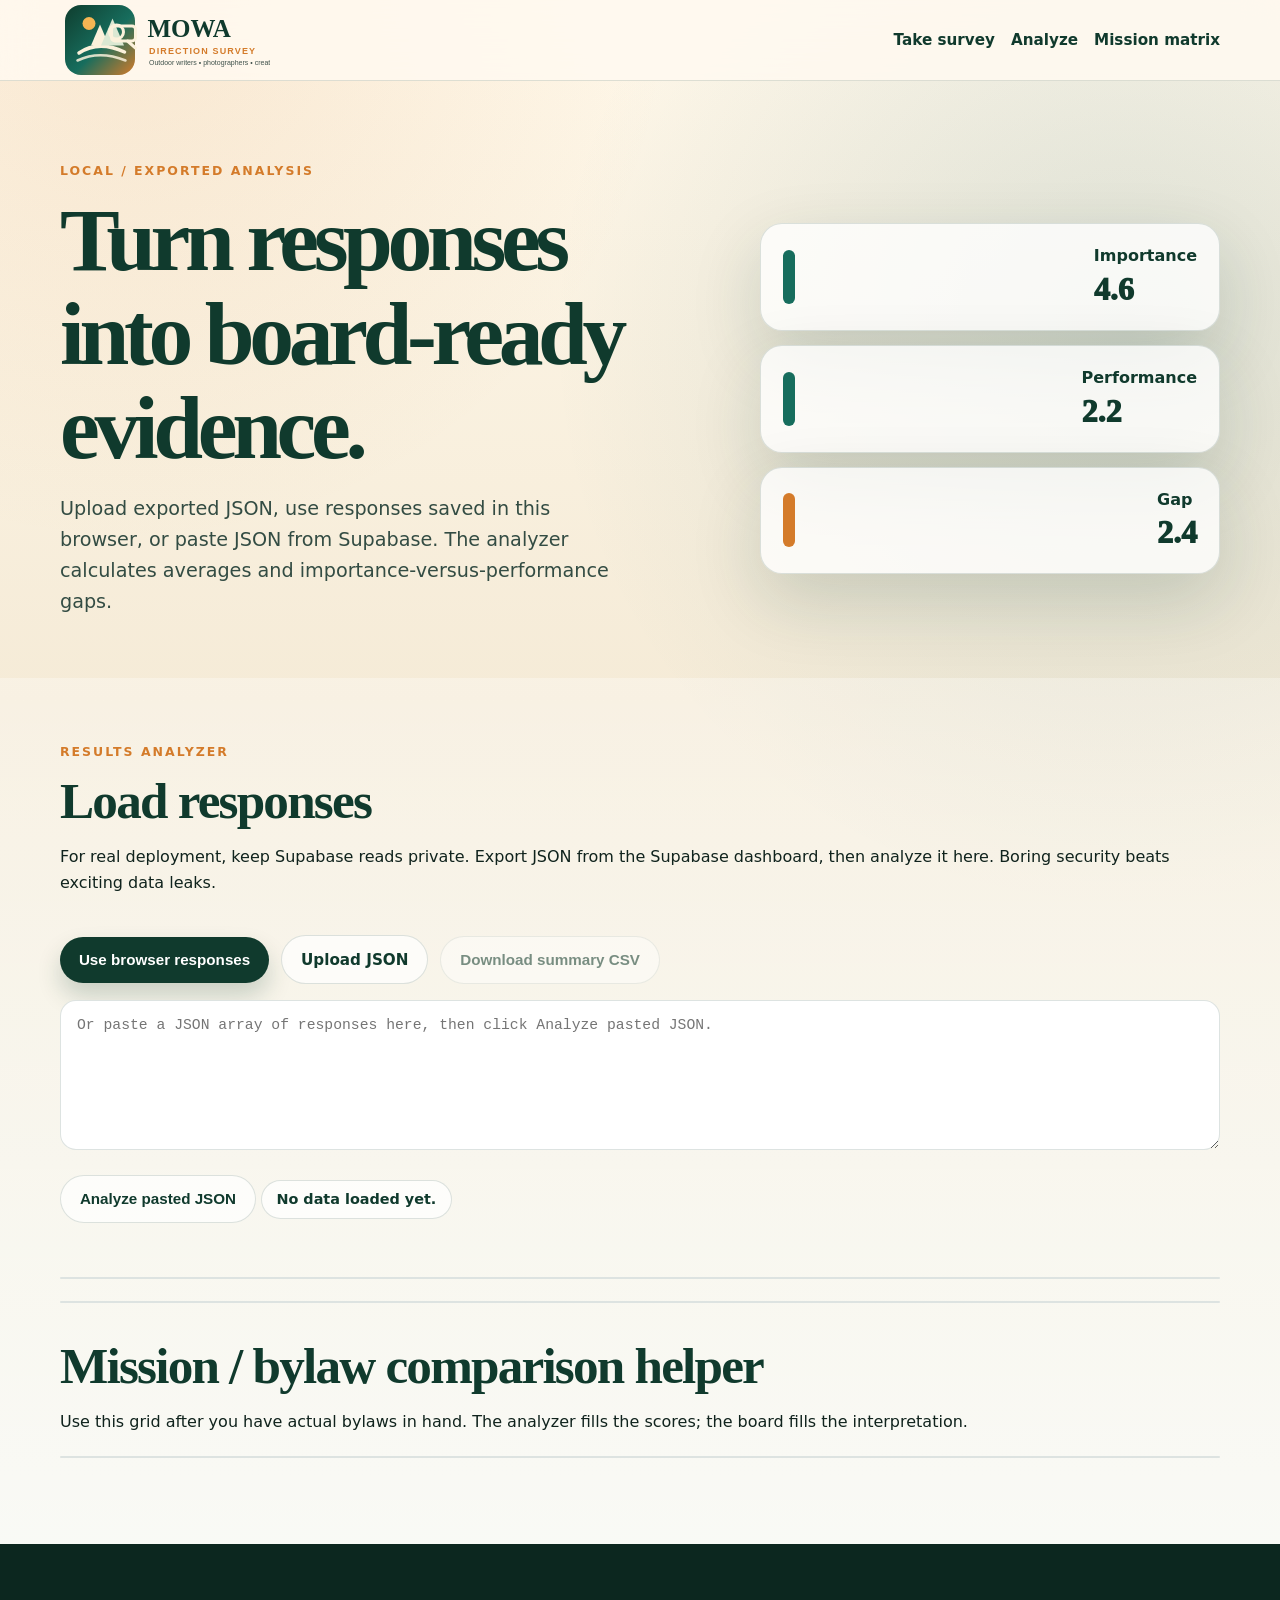
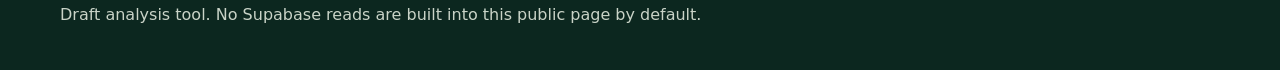
==== results.html @ 33c38c14 "Add files via upload" ====
<!doctype html>
<html lang="en">
<head>
  <meta charset="utf-8" />
  <meta name="viewport" content="width=device-width, initial-scale=1" />
  <title>MOWA Survey Results Analyzer</title>
  <meta name="description" content="Analyze MOWA direction survey exports and importance-performance gaps." />
  <link rel="stylesheet" href="css/styles.css" />
</head>
<body class="results-page">
  <header class="site-header">
    <div class="container header-inner">
      <a class="brand" href="index.html" aria-label="MOWA Direction Survey home"><img src="assets/mowa-mark.svg" alt="MOWA Direction Survey" /></a>
      <nav aria-label="Main navigation">
        <a href="index.html#survey">Take survey</a>
        <a href="#analyzer">Analyze</a>
        <a href="#matrix">Mission matrix</a>
      </nav>
    </div>
  </header>

  <main>
    <section class="hero compact">
      <div class="container hero-grid">
        <div class="hero-copy">
          <p class="eyebrow">Local / exported analysis</p>
          <h1>Turn responses into board-ready evidence.</h1>
          <p class="lead">Upload exported JSON, use responses saved in this browser, or paste JSON from Supabase. The analyzer calculates averages and importance-versus-performance gaps.</p>
        </div>
        <div class="mini-dashboard" aria-hidden="true">
          <div class="dash-card"><span></span><strong>Importance</strong><em>4.6</em></div>
          <div class="dash-card"><span></span><strong>Performance</strong><em>2.2</em></div>
          <div class="dash-card warn"><span></span><strong>Gap</strong><em>2.4</em></div>
        </div>
      </div>
    </section>

    <section id="analyzer" class="survey-shell">
      <div class="container">
        <div class="survey-head">
          <div>
            <p class="eyebrow">Results analyzer</p>
            <h2>Load responses</h2>
            <p>For real deployment, keep Supabase reads private. Export JSON from the Supabase dashboard, then analyze it here. Boring security beats exciting data leaks.</p>
          </div>
        </div>
        <div class="load-panel">
          <button class="button primary" id="loadLocal">Use browser responses</button>
          <label class="button secondary file-button">Upload JSON <input id="jsonUpload" type="file" accept="application/json,.json" /></label>
          <button class="button secondary" id="downloadSummary" disabled>Download summary CSV</button>
        </div>
        <textarea id="jsonPaste" class="paste-box" placeholder="Or paste a JSON array of responses here, then click Analyze pasted JSON."></textarea>
        <button class="button secondary" id="analyzePasted">Analyze pasted JSON</button>
        <div id="analysisStatus" class="save-status inline-status">No data loaded yet.</div>

        <div id="summaryCards" class="summary-cards"></div>
        <div class="table-wrap"><table id="gapTable"></table></div>
        <div class="table-wrap"><table id="scaleTable"></table></div>
        <section id="matrix" class="matrix-panel">
          <h2>Mission / bylaw comparison helper</h2>
          <p>Use this grid after you have actual bylaws in hand. The analyzer fills the scores; the board fills the interpretation.</p>
          <div class="table-wrap"><table id="missionTable"></table></div>
        </section>
      </div>
    </section>
  </main>

  <footer class="site-footer"><div class="container"><p>Draft analysis tool. No Supabase reads are built into this public page by default.</p></div></footer>
  <script src="js/questions.js"></script>
  <script src="js/results.js"></script>
</body>
</html>
---- css/styles.css ----
:root {
  --ink: #10231d;
  --muted: #5a6a63;
  --forest: #103a2d;
  --forest-2: #176d5d;
  --lake: #0b5b6c;
  --copper: #d47b2a;
  --gold: #f0b34c;
  --cream: #fbf1db;
  --paper: #fffaf0;
  --line: rgba(16, 58, 45, .14);
  --shadow: 0 26px 70px rgba(16, 58, 45, .16);
  --radius: 24px;
  font-family: Inter, ui-sans-serif, system-ui, -apple-system, BlinkMacSystemFont, "Segoe UI", sans-serif;
}
* { box-sizing: border-box; }
html { scroll-behavior: smooth; }
body {
  margin: 0;
  color: var(--ink);
  background:
    radial-gradient(circle at 10% 0%, rgba(212, 123, 42, .12), transparent 34rem),
    radial-gradient(circle at 88% 20%, rgba(11, 91, 108, .13), transparent 36rem),
    linear-gradient(180deg, #fff8ea 0%, #f5ebd7 42%, #eef1e5 100%);
}
a { color: var(--forest-2); text-decoration-thickness: .08em; text-underline-offset: .2em; }
.skip-link { position: absolute; left: -999px; top: 0; background: var(--forest); color: white; padding: .75rem; z-index: 30; }
.skip-link:focus { left: .75rem; }
.container { width: min(1160px, calc(100% - 32px)); margin: 0 auto; }
.site-header { position: sticky; top: 0; z-index: 20; backdrop-filter: blur(16px); background: rgba(255, 250, 240, .86); border-bottom: 1px solid var(--line); }
.header-inner { min-height: 76px; display: flex; align-items: center; justify-content: space-between; gap: 1rem; }
.brand img { width: 210px; height: auto; display: block; }
nav { display: flex; flex-wrap: wrap; gap: .5rem 1rem; align-items: center; justify-content: flex-end; }
nav a { color: var(--forest); text-decoration: none; font-weight: 800; font-size: .95rem; }
nav a:hover { color: var(--copper); }
.hero { padding: 80px 0 64px; overflow: hidden; }
.hero.compact { padding-bottom: 42px; }
.hero-grid { display: grid; grid-template-columns: 1.04fr .96fr; gap: 48px; align-items: center; }
.eyebrow { color: var(--copper); font-size: .78rem; text-transform: uppercase; letter-spacing: .16em; font-weight: 900; margin: 0 0 12px; }
h1, h2, h3 { font-family: Georgia, "Times New Roman", serif; line-height: 1.05; color: var(--forest); margin: 0; }
h1 { font-size: clamp(2.7rem, 7vw, 5.6rem); letter-spacing: -.06em; }
h2 { font-size: clamp(2rem, 4vw, 3.2rem); letter-spacing: -.035em; }
h3 { font-size: 1.55rem; }
p { line-height: 1.6; }
.lead { font-size: 1.2rem; max-width: 64ch; color: #334c43; }
.hero-actions { display: flex; flex-wrap: wrap; gap: .9rem; margin: 30px 0; }
.button { appearance: none; border: 0; cursor: pointer; display: inline-flex; align-items: center; justify-content: center; gap: .5rem; border-radius: 999px; padding: .9rem 1.18rem; font-weight: 900; text-decoration: none; font-size: .95rem; transition: transform .18s ease, box-shadow .18s ease, background .18s ease; }
.button:hover { transform: translateY(-1px); }
.button.primary { background: var(--forest); color: #fff; box-shadow: 0 13px 24px rgba(16, 58, 45, .2); }
.button.primary:hover { background: #0a2d22; }
.button.secondary, .button.ghost { background: rgba(255,255,255,.7); color: var(--forest); border: 1px solid var(--line); }
.button.secondary:hover, .button.ghost:hover { background: #fff; }
.button:disabled { opacity: .55; cursor: not-allowed; transform: none; }
.hidden { display: none !important; }
.trust-strip { display: flex; flex-wrap: wrap; gap: .55rem; }
.trust-strip span { display: inline-flex; padding: .45rem .7rem; border-radius: 999px; background: rgba(16, 58, 45, .08); color: var(--forest); font-weight: 800; font-size: .88rem; }
.hero-visual img { width: 100%; display: block; filter: drop-shadow(0 28px 35px rgba(16, 58, 45, .16)); }
.official-note, .why-section, .survey-shell, .bylaw-map { padding: 64px 0; }
.note-grid { display: grid; grid-template-columns: 1fr 1fr; gap: 22px; }
.note-card { background: rgba(255, 250, 240, .72); border: 1px solid var(--line); border-radius: var(--radius); padding: 28px; box-shadow: var(--shadow); }
.note-card.highlight { background: var(--forest); color: #f9edd4; }
.note-card.highlight h2 { color: #fff8ea; }
.note-card.highlight .eyebrow { color: var(--gold); }
.split { display: grid; grid-template-columns: .8fr 1.2fr; gap: 40px; align-items: start; }
.feature-grid { display: grid; grid-template-columns: repeat(2, minmax(0, 1fr)); gap: 18px; }
.feature { border: 1px solid var(--line); background: rgba(255,255,255,.62); border-radius: 20px; padding: 22px; }
.feature span { display: inline-flex; width: 38px; height: 38px; align-items: center; justify-content: center; border-radius: 999px; background: var(--copper); color: white; font-weight: 900; margin-bottom: 14px; }
.feature strong { display: block; color: var(--forest); font-size: 1.1rem; }
.feature p { margin-bottom: 0; color: var(--muted); }
.survey-shell { background: linear-gradient(180deg, rgba(255,255,255,.3), rgba(255,255,255,.65)); }
.survey-head { display: flex; align-items: flex-start; justify-content: space-between; gap: 1rem; margin-bottom: 24px; }
.save-status { border: 1px solid var(--line); background: rgba(255,255,255,.72); border-radius: 999px; padding: .65rem .9rem; font-size: .9rem; font-weight: 800; color: var(--forest); white-space: nowrap; }
.inline-status { display: inline-flex; margin: 14px 0; }
.progress-wrap { display: flex; align-items: center; gap: 12px; margin-bottom: 18px; }
.progress-bar { flex: 1; height: 13px; background: rgba(16, 58, 45, .1); border-radius: 999px; overflow: hidden; }
.progress-bar span { display: block; height: 100%; width: 0; background: linear-gradient(90deg, var(--forest), var(--forest-2), var(--copper)); transition: width .3s ease; }
#progressText { color: var(--muted); font-weight: 800; font-size: .9rem; }
.section-tabs { display: flex; gap: .5rem; overflow-x: auto; padding-bottom: 10px; margin-bottom: 16px; }
.section-tab { white-space: nowrap; border: 1px solid var(--line); background: rgba(255,255,255,.72); color: var(--forest); border-radius: 999px; padding: .62rem .9rem; font-weight: 900; cursor: pointer; }
.section-tab[aria-current="step"] { background: var(--forest); color: white; }
.survey-section { border: 1px solid var(--line); background: var(--paper); border-radius: var(--radius); padding: clamp(18px, 3vw, 34px); box-shadow: var(--shadow); }
.survey-section legend { font-family: Georgia, "Times New Roman", serif; color: var(--forest); font-size: clamp(1.7rem, 4vw, 2.5rem); font-weight: 800; padding: 0 .4rem; }
.survey-section legend span { display: block; font-family: Inter, sans-serif; color: var(--copper); font-size: .78rem; text-transform: uppercase; letter-spacing: .16em; margin-bottom: .25rem; }
.section-intro { color: var(--muted); max-width: 78ch; }
.question { border-top: 1px solid var(--line); padding: 22px 0; }
.question:first-of-type { border-top: 0; }
.question-label { font-weight: 900; color: var(--forest); margin-bottom: 12px; }
.required { font-family: Inter, sans-serif; font-size: .74rem; color: #8f3a16; background: #ffe3d3; padding: .15rem .4rem; border-radius: 999px; margin-left: .4rem; }
.choice-grid { display: grid; grid-template-columns: repeat(auto-fit, minmax(230px, 1fr)); gap: 10px; }
.choice, .scale-choice { display: flex; gap: .55rem; align-items: center; border: 1px solid var(--line); border-radius: 16px; padding: .82rem .9rem; background: rgba(255,255,255,.66); cursor: pointer; }
.choice:hover, .scale-choice:hover { border-color: rgba(212, 123, 42, .55); background: #fff; }
.choice input, .scale-choice input { accent-color: var(--forest); }
.scale-grid { display: grid; grid-template-columns: repeat(6, minmax(90px, 1fr)); gap: 9px; }
.scale-choice { flex-direction: column; text-align: center; align-items: center; min-height: 94px; }
.scale-choice span { font-weight: 900; color: var(--forest); font-size: 1.2rem; }
.scale-choice small { color: var(--muted); font-weight: 700; }
.na-choice { background: rgba(16, 58, 45, .04); }
textarea, input[type="text"] { width: 100%; border: 1px solid var(--line); border-radius: 16px; padding: 1rem; background: #fff; color: var(--ink); font: inherit; }
textarea:focus, input:focus { outline: 3px solid rgba(212, 123, 42, .24); border-color: var(--copper); }
.form-actions { display: flex; flex-wrap: wrap; justify-content: flex-end; gap: .75rem; margin-top: 22px; }
.submit-message { margin-top: 24px; border-radius: var(--radius); padding: 24px; background: #fff; border: 1px solid var(--line); box-shadow: var(--shadow); }
.matrix { display: grid; grid-template-columns: repeat(3, 1fr); gap: 16px; margin-top: 24px; }
.matrix div { border-radius: 22px; padding: 22px; background: var(--forest); color: #fff8ea; }
.matrix strong { display: block; margin-bottom: .5rem; color: var(--gold); }
.site-footer { background: #0c271f; color: #e8ecd8; padding: 42px 0; }
.footer-grid { display: grid; grid-template-columns: repeat(3, 1fr); gap: 26px; }
.site-footer p { color: #c9d3c7; margin-bottom: 0; }
.mini-dashboard { display: grid; gap: 14px; max-width: 460px; margin-left: auto; width: 100%; }
.dash-card { display: grid; grid-template-columns: 1fr auto; gap: .35rem; align-items: center; padding: 22px; border-radius: 22px; background: rgba(255,255,255,.78); border: 1px solid var(--line); box-shadow: var(--shadow); }
.dash-card span { grid-row: 1 / span 2; width: 12px; height: 54px; border-radius: 99px; background: var(--forest-2); }
.dash-card.warn span { background: var(--copper); }
.dash-card strong { color: var(--forest); }
.dash-card em { font-style: normal; font-size: 2rem; font-weight: 950; font-family: Georgia, serif; color: var(--forest); }
.load-panel { display: flex; flex-wrap: wrap; gap: .75rem; align-items: center; margin-bottom: 16px; }
.file-button input { display: none; }
.paste-box { min-height: 150px; margin-bottom: 12px; font-family: ui-monospace, SFMono-Regular, Menlo, Consolas, monospace; font-size: .92rem; }
.summary-cards { display: grid; grid-template-columns: repeat(3, 1fr); gap: 16px; margin: 22px 0; }
.summary-card { border: 1px solid var(--line); background: #fff; border-radius: 20px; padding: 20px; }
.summary-card span { color: var(--copper); font-size: .75rem; text-transform: uppercase; letter-spacing: .16em; font-weight: 900; }
.summary-card strong { display: block; font-size: 2.4rem; color: var(--forest); font-family: Georgia, serif; }
.table-wrap { overflow-x: auto; margin: 22px 0; border-radius: 18px; border: 1px solid var(--line); background: #fff; }
table { width: 100%; border-collapse: collapse; min-width: 760px; }
th, td { text-align: left; padding: .9rem 1rem; border-bottom: 1px solid var(--line); vertical-align: top; }
th { background: #f5ead7; color: var(--forest); font-size: .85rem; text-transform: uppercase; letter-spacing: .08em; }
tr:last-child td { border-bottom: 0; }
.signal { display: inline-flex; border-radius: 999px; padding: .22rem .55rem; font-weight: 900; font-size: .78rem; }
.signal.critical { background: #ffe0d1; color: #8d3613; }
.signal.warn { background: #fff0c7; color: #795409; }
.signal.mild { background: #e4eef0; color: #184e59; }
.signal.ok { background: #e2f0df; color: #1e5b39; }
.matrix-panel { margin-top: 36px; }
code { background: rgba(16, 58, 45, .08); padding: .15rem .3rem; border-radius: 5px; }
@media (max-width: 900px) {
  .hero-grid, .note-grid, .split, .footer-grid { grid-template-columns: 1fr; }
  .scale-grid { grid-template-columns: repeat(2, 1fr); }
  .summary-cards, .matrix { grid-template-columns: 1fr; }
  .header-inner { align-items: flex-start; padding: 12px 0; flex-direction: column; }
  .brand img { width: 180px; }
  nav { justify-content: flex-start; }
}
@media (max-width: 560px) {
  .hero { padding-top: 44px; }
  .survey-head, .progress-wrap { flex-direction: column; align-items: flex-start; }
  .save-status { white-space: normal; }
  .scale-grid { grid-template-columns: 1fr; }
  .form-actions { justify-content: stretch; }
  .button { width: 100%; }
}
@media print {
  .site-header, .hero-actions, .section-tabs, .form-actions, .site-footer { display: none !important; }
  body { background: white; }
  .survey-section, .note-card, .feature { box-shadow: none; }
}
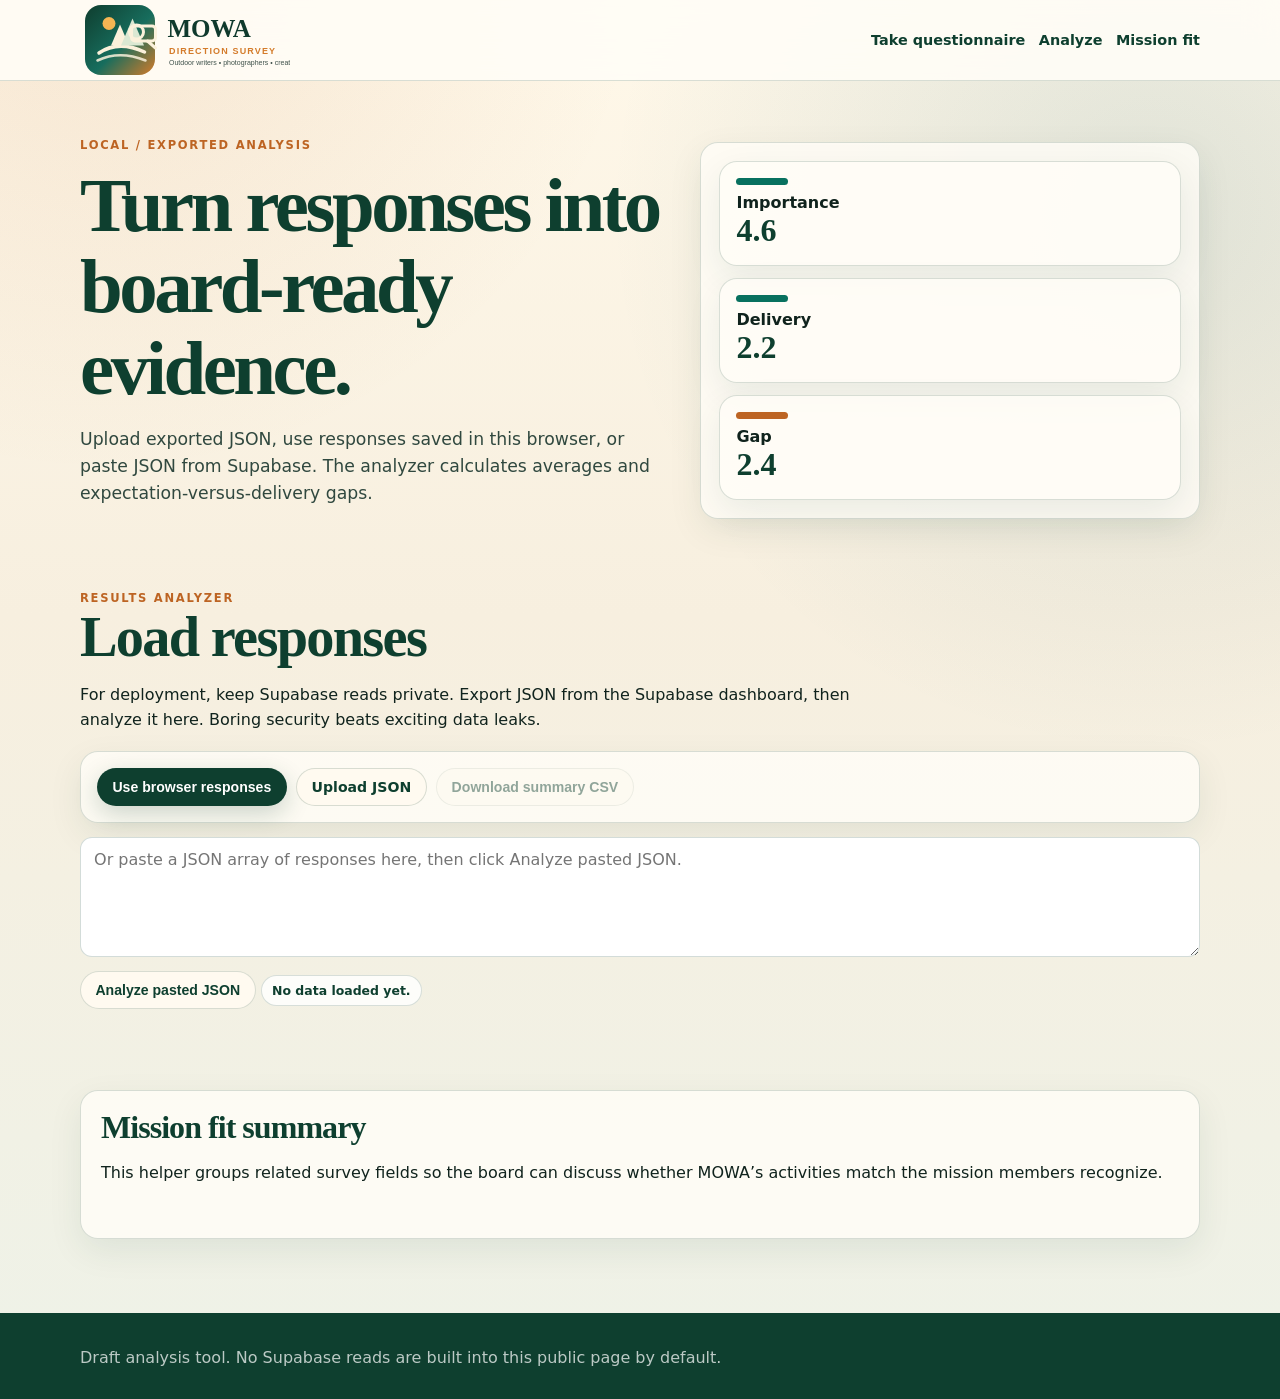
==== commit de942a14: "Add files via upload" ====
--- a/results.html
+++ b/results.html
@@ -3,18 +3,18 @@
 <head>
   <meta charset="utf-8" />
   <meta name="viewport" content="width=device-width, initial-scale=1" />
-  <title>MOWA Survey Results Analyzer</title>
-  <meta name="description" content="Analyze MOWA direction survey exports and importance-performance gaps." />
+  <title>MOWA Questionnaire Results Analyzer</title>
+  <meta name="description" content="Analyze MOWA direction questionnaire exports and expectation-delivery gaps." />
   <link rel="stylesheet" href="css/styles.css" />
 </head>
 <body class="results-page">
   <header class="site-header">
     <div class="container header-inner">
-      <a class="brand" href="index.html" aria-label="MOWA Direction Survey home"><img src="assets/mowa-mark.svg" alt="MOWA Direction Survey" /></a>
+      <a class="brand" href="index.html" aria-label="MOWA Member Direction Questionnaire home"><img src="https://miowa.net/wp-content/uploads/2022/04/miowa-logo-544x180-1.png" onerror="this.onerror=null;this.src='assets/mowa-mark.svg';" alt="Michigan Outdoor Writers Association logo" /></a>
       <nav aria-label="Main navigation">
-        <a href="index.html#survey">Take survey</a>
+        <a href="index.html#survey">Take questionnaire</a>
         <a href="#analyzer">Analyze</a>
-        <a href="#matrix">Mission matrix</a>
+        <a href="#mission-fit">Mission fit</a>
       </nav>
     </div>
   </header>
@@ -25,11 +25,11 @@
         <div class="hero-copy">
           <p class="eyebrow">Local / exported analysis</p>
           <h1>Turn responses into board-ready evidence.</h1>
-          <p class="lead">Upload exported JSON, use responses saved in this browser, or paste JSON from Supabase. The analyzer calculates averages and importance-versus-performance gaps.</p>
+          <p class="lead">Upload exported JSON, use responses saved in this browser, or paste JSON from Supabase. The analyzer calculates averages and expectation-versus-delivery gaps.</p>
         </div>
         <div class="mini-dashboard" aria-hidden="true">
           <div class="dash-card"><span></span><strong>Importance</strong><em>4.6</em></div>
-          <div class="dash-card"><span></span><strong>Performance</strong><em>2.2</em></div>
+          <div class="dash-card"><span></span><strong>Delivery</strong><em>2.2</em></div>
           <div class="dash-card warn"><span></span><strong>Gap</strong><em>2.4</em></div>
         </div>
       </div>
@@ -41,7 +41,7 @@
           <div>
             <p class="eyebrow">Results analyzer</p>
             <h2>Load responses</h2>
-            <p>For real deployment, keep Supabase reads private. Export JSON from the Supabase dashboard, then analyze it here. Boring security beats exciting data leaks.</p>
+            <p>For deployment, keep Supabase reads private. Export JSON from the Supabase dashboard, then analyze it here. Boring security beats exciting data leaks.</p>
           </div>
         </div>
         <div class="load-panel">
@@ -56,9 +56,9 @@
         <div id="summaryCards" class="summary-cards"></div>
         <div class="table-wrap"><table id="gapTable"></table></div>
         <div class="table-wrap"><table id="scaleTable"></table></div>
-        <section id="matrix" class="matrix-panel">
-          <h2>Mission / bylaw comparison helper</h2>
-          <p>Use this grid after you have actual bylaws in hand. The analyzer fills the scores; the board fills the interpretation.</p>
+        <section id="mission-fit" class="mission-panel">
+          <h2>Mission fit summary</h2>
+          <p>This helper groups related survey fields so the board can discuss whether MOWA’s activities match the mission members recognize.</p>
           <div class="table-wrap"><table id="missionTable"></table></div>
         </section>
       </div>
--- a/css/styles.css
+++ b/css/styles.css
@@ -1,16 +1,16 @@
 :root {
   --ink: #10231d;
-  --muted: #5a6a63;
-  --forest: #103a2d;
-  --forest-2: #176d5d;
-  --lake: #0b5b6c;
-  --copper: #d47b2a;
-  --gold: #f0b34c;
-  --cream: #fbf1db;
-  --paper: #fffaf0;
-  --line: rgba(16, 58, 45, .14);
-  --shadow: 0 26px 70px rgba(16, 58, 45, .16);
-  --radius: 24px;
+  --muted: #52635c;
+  --forest: #0e3f2f;
+  --forest-2: #08715f;
+  --lake: #0d5968;
+  --copper: #bd6423;
+  --gold: #e1a348;
+  --cream: #f7efdf;
+  --paper: #fffdf7;
+  --line: rgba(14, 63, 47, .16);
+  --shadow: 0 18px 48px rgba(14, 63, 47, .13);
+  --radius: 18px;
   font-family: Inter, ui-sans-serif, system-ui, -apple-system, BlinkMacSystemFont, "Segoe UI", sans-serif;
 }
 * { box-sizing: border-box; }
@@ -19,135 +19,195 @@
   margin: 0;
   color: var(--ink);
   background:
-    radial-gradient(circle at 10% 0%, rgba(212, 123, 42, .12), transparent 34rem),
-    radial-gradient(circle at 88% 20%, rgba(11, 91, 108, .13), transparent 36rem),
-    linear-gradient(180deg, #fff8ea 0%, #f5ebd7 42%, #eef1e5 100%);
+    radial-gradient(circle at 8% -5%, rgba(189, 100, 35, .12), transparent 34rem),
+    radial-gradient(circle at 90% 15%, rgba(13, 89, 104, .12), transparent 34rem),
+    linear-gradient(180deg, #fff8e9 0%, #f7efdf 44%, #eef2e8 100%);
+  overflow-x: hidden;
 }
 a { color: var(--forest-2); text-decoration-thickness: .08em; text-underline-offset: .2em; }
-.skip-link { position: absolute; left: -999px; top: 0; background: var(--forest); color: white; padding: .75rem; z-index: 30; }
+.skip-link { position: absolute; left: -999px; top: 0; background: var(--forest); color: white; padding: .7rem; z-index: 30; }
 .skip-link:focus { left: .75rem; }
-.container { width: min(1160px, calc(100% - 32px)); margin: 0 auto; }
-.site-header { position: sticky; top: 0; z-index: 20; backdrop-filter: blur(16px); background: rgba(255, 250, 240, .86); border-bottom: 1px solid var(--line); }
-.header-inner { min-height: 76px; display: flex; align-items: center; justify-content: space-between; gap: 1rem; }
-.brand img { width: 210px; height: auto; display: block; }
-nav { display: flex; flex-wrap: wrap; gap: .5rem 1rem; align-items: center; justify-content: flex-end; }
-nav a { color: var(--forest); text-decoration: none; font-weight: 800; font-size: .95rem; }
+.container { width: min(1120px, calc(100% - 28px)); margin: 0 auto; }
+.site-header { position: sticky; top: 0; z-index: 20; backdrop-filter: blur(16px); background: rgba(255, 253, 247, .9); border-bottom: 1px solid var(--line); }
+.header-inner { min-height: 68px; display: flex; align-items: center; justify-content: space-between; gap: 1rem; }
+.brand img { width: min(210px, 42vw); height: auto; display: block; }
+nav { display: flex; flex-wrap: wrap; gap: .45rem .85rem; align-items: center; justify-content: flex-end; }
+nav a { color: var(--forest); text-decoration: none; font-weight: 800; font-size: .9rem; }
 nav a:hover { color: var(--copper); }
-.hero { padding: 80px 0 64px; overflow: hidden; }
-.hero.compact { padding-bottom: 42px; }
-.hero-grid { display: grid; grid-template-columns: 1.04fr .96fr; gap: 48px; align-items: center; }
-.eyebrow { color: var(--copper); font-size: .78rem; text-transform: uppercase; letter-spacing: .16em; font-weight: 900; margin: 0 0 12px; }
-h1, h2, h3 { font-family: Georgia, "Times New Roman", serif; line-height: 1.05; color: var(--forest); margin: 0; }
-h1 { font-size: clamp(2.7rem, 7vw, 5.6rem); letter-spacing: -.06em; }
-h2 { font-size: clamp(2rem, 4vw, 3.2rem); letter-spacing: -.035em; }
-h3 { font-size: 1.55rem; }
-p { line-height: 1.6; }
-.lead { font-size: 1.2rem; max-width: 64ch; color: #334c43; }
-.hero-actions { display: flex; flex-wrap: wrap; gap: .9rem; margin: 30px 0; }
-.button { appearance: none; border: 0; cursor: pointer; display: inline-flex; align-items: center; justify-content: center; gap: .5rem; border-radius: 999px; padding: .9rem 1.18rem; font-weight: 900; text-decoration: none; font-size: .95rem; transition: transform .18s ease, box-shadow .18s ease, background .18s ease; }
+.hero { padding: 56px 0 44px; }
+.hero.compact { padding-bottom: 32px; }
+.hero-grid { display: grid; grid-template-columns: 1.08fr .92fr; gap: 34px; align-items: center; }
+.eyebrow { color: var(--copper); font-size: .72rem; text-transform: uppercase; letter-spacing: .15em; font-weight: 900; margin: 0 0 10px; }
+h1, h2, h3 { font-family: Georgia, "Times New Roman", serif; line-height: 1.06; color: var(--forest); margin: 0; }
+h1 { font-size: clamp(2.25rem, 6vw, 4.8rem); letter-spacing: -.045em; }
+h2 { font-size: clamp(1.75rem, 3.5vw, 2.9rem); letter-spacing: -.03em; }
+h3 { font-size: 1.35rem; }
+p { line-height: 1.55; }
+.lead { font-size: 1.08rem; max-width: 68ch; color: #30483f; }
+.hero-actions { display: flex; flex-wrap: wrap; gap: .65rem; margin: 24px 0; }
+.button {
+  appearance: none;
+  border: 1px solid transparent;
+  cursor: pointer;
+  display: inline-flex;
+  align-items: center;
+  justify-content: center;
+  gap: .35rem;
+  border-radius: 999px;
+  font-weight: 850;
+  font-size: .88rem;
+  line-height: 1;
+  padding: .62rem .9rem;
+  min-height: 38px;
+  text-decoration: none;
+  transition: transform .16s ease, box-shadow .16s ease, background .16s ease;
+}
 .button:hover { transform: translateY(-1px); }
-.button.primary { background: var(--forest); color: #fff; box-shadow: 0 13px 24px rgba(16, 58, 45, .2); }
-.button.primary:hover { background: #0a2d22; }
-.button.secondary, .button.ghost { background: rgba(255,255,255,.7); color: var(--forest); border: 1px solid var(--line); }
-.button.secondary:hover, .button.ghost:hover { background: #fff; }
-.button:disabled { opacity: .55; cursor: not-allowed; transform: none; }
+.button.primary { background: var(--forest); color: white; box-shadow: 0 8px 24px rgba(14, 63, 47, .2); }
+.button.secondary { background: #fffaf0; color: var(--forest); border-color: var(--line); }
+.button.ghost { background: transparent; color: var(--forest); border-color: rgba(14, 63, 47, .28); }
+.button.small-button { font-size: .8rem; padding: .48rem .72rem; min-height: 32px; }
+.button:disabled { cursor: not-allowed; opacity: .45; transform: none; box-shadow: none; }
+.trust-strip { display: flex; flex-wrap: wrap; gap: .42rem; margin-top: 18px; }
+.trust-strip span { background: rgba(255, 255, 255, .76); border: 1px solid var(--line); border-radius: 999px; color: var(--muted); font-size: .78rem; font-weight: 800; padding: .38rem .62rem; }
+.hero-visual { background: rgba(255, 253, 247, .72); border: 1px solid var(--line); border-radius: var(--radius); box-shadow: var(--shadow); padding: 18px; }
+.hero-visual img { display: block; width: 100%; height: auto; }
+.hero-logo-card { padding: 26px; text-align: center; }
+.hero-logo-card img { max-width: 100%; height: auto; margin: 0 auto 14px; }
+.hero-logo-card p { margin: 0 auto; max-width: 46ch; color: var(--muted); }
+.official-note, .why-section, .overview-section, .survey-shell, .analysis-notes { padding: 34px 0; }
+.note-grid, .overview-grid { display: grid; grid-template-columns: repeat(3, 1fr); gap: 16px; }
+.note-card, .overview-card, .feature, .summary-card, .dash-card, .load-panel, .mission-panel, .mini-dashboard, .submit-message {
+  background: rgba(255, 253, 247, .82);
+  border: 1px solid var(--line);
+  border-radius: var(--radius);
+  box-shadow: 0 12px 34px rgba(14, 63, 47, .08);
+}
+.note-card, .overview-card { padding: 22px; }
+.note-card.highlight { background: linear-gradient(135deg, rgba(14, 63, 47, .96), rgba(13, 89, 104, .92)); color: white; }
+.note-card.highlight h2, .note-card.highlight .eyebrow { color: white; }
+.note-card h2 { font-size: 1.55rem; }
+.note-card p, .overview-card p { color: var(--muted); }
+.note-card.highlight p { color: rgba(255,255,255,.86); }
+.split { display: grid; grid-template-columns: .86fr 1.14fr; gap: 28px; align-items: start; }
+.feature-grid { display: grid; grid-template-columns: repeat(2, 1fr); gap: 12px; }
+.feature { padding: 18px; }
+.feature span { display: inline-flex; font-size: .78rem; font-weight: 900; color: var(--copper); margin-bottom: 8px; }
+.feature strong { display: block; color: var(--forest); }
+.feature p { margin-bottom: 0; color: var(--muted); }
+.survey-shell .container { max-width: 1160px; }
+.survey-head { display: flex; align-items: start; justify-content: space-between; gap: 18px; margin-bottom: 18px; }
+.survey-head h2 { font-size: clamp(2rem, 4.4vw, 3.6rem); }
+.survey-head p { margin-bottom: 0; max-width: 78ch; }
+.save-status { flex: 0 0 auto; color: var(--forest); background: rgba(255, 255, 255, .82); border: 1px solid var(--line); border-radius: 999px; font-weight: 800; font-size: .78rem; padding: .44rem .65rem; }
+.inline-status { display: inline-flex; margin: 14px 0; }
+.progress-wrap { display: grid; grid-template-columns: 1fr auto; gap: 12px; align-items: center; margin: 18px 0 12px; }
+.progress-bar { height: 9px; background: rgba(14, 63, 47, .12); border-radius: 999px; overflow: hidden; }
+.progress-bar span { display: block; height: 100%; width: 0%; background: linear-gradient(90deg, var(--forest), var(--forest-2), var(--gold)); border-radius: inherit; transition: width .22s ease; }
+#progressText { color: var(--muted); font-weight: 850; font-size: .82rem; white-space: nowrap; }
+.section-tabs {
+  display: flex;
+  flex-wrap: wrap;
+  gap: .4rem;
+  align-items: center;
+  margin: 14px 0 18px;
+  padding: 0;
+  overflow: visible;
+}
+.section-tab {
+  appearance: none;
+  border: 1px solid var(--line);
+  background: rgba(255, 255, 255, .78);
+  border-radius: 999px;
+  color: var(--forest);
+  cursor: pointer;
+  font-weight: 850;
+  font-size: .74rem;
+  padding: .44rem .62rem;
+  line-height: 1.05;
+}
+.section-tab[aria-current="step"] { background: var(--forest); border-color: var(--forest); color: white; }
+.survey-section { margin: 0; border: 1px solid var(--line); background: rgba(255, 253, 247, .88); border-radius: var(--radius); box-shadow: var(--shadow); padding: 28px; }
+.survey-section legend { float: left; width: 100%; font-family: Georgia, "Times New Roman", serif; color: var(--forest); font-weight: 900; font-size: clamp(1.7rem, 3.6vw, 2.7rem); line-height: 1.05; margin-bottom: 16px; }
+.survey-section legend span { display: block; font-family: Inter, ui-sans-serif, system-ui; color: var(--copper); font-size: .72rem; letter-spacing: .15em; text-transform: uppercase; margin-bottom: 8px; }
+.survey-section::after { content: ""; display: table; clear: both; }
+.section-intro { max-width: 78ch; color: var(--muted); margin: 0 0 18px; }
+.section-quick-actions { display: flex; flex-wrap: wrap; gap: .45rem; align-items: center; justify-content: flex-end; border-top: 1px solid var(--line); border-bottom: 1px solid var(--line); padding: 10px 0; margin: 12px 0 14px; }
+.section-quick-actions span { margin-right: auto; font-size: .82rem; color: var(--muted); font-weight: 850; }
+.question { padding: 16px 0; border-top: 1px solid rgba(14, 63, 47, .1); }
+.question:first-of-type { border-top: 0; }
+.question-label { font-weight: 900; margin-bottom: 9px; color: var(--forest); }
+.required { color: var(--copper); background: rgba(189, 100, 35, .1); border-radius: 999px; font-size: .68rem; padding: .18rem .38rem; margin-left: .35rem; vertical-align: middle; }
+.choice-grid { display: grid; grid-template-columns: repeat(auto-fit, minmax(180px, 1fr)); gap: .45rem; }
+.choice, .scale-choice {
+  display: flex;
+  align-items: center;
+  gap: .42rem;
+  background: white;
+  border: 1px solid rgba(14, 63, 47, .14);
+  border-radius: 12px;
+  cursor: pointer;
+  font-weight: 720;
+  font-size: .86rem;
+  padding: .46rem .55rem;
+}
+.choice input, .scale-choice input { accent-color: var(--forest-2); }
+.scale-grid { display: grid; grid-template-columns: repeat(6, minmax(74px, 1fr)); gap: .4rem; align-items: stretch; }
+.scale-choice { flex-direction: column; justify-content: center; text-align: center; min-height: 62px; gap: .16rem; padding: .42rem .35rem; }
+.scale-choice span { font-size: 1rem; font-weight: 950; color: var(--forest); }
+.scale-choice small { color: var(--muted); font-size: .66rem; font-weight: 800; line-height: 1.15; }
+.scale-choice:has(input:checked), .choice:has(input:checked) { border-color: rgba(8, 113, 95, .55); background: rgba(8, 113, 95, .08); }
+textarea, input[type="text"] { width: 100%; border: 1px solid rgba(14, 63, 47, .18); border-radius: 12px; background: white; color: var(--ink); font: inherit; padding: .72rem .82rem; }
+textarea { resize: vertical; min-height: 92px; }
+input[type="text"] { min-height: 42px; }
+.note-inline { background: #f6edd9; border-left: 4px solid var(--copper); color: #3f5148; padding: .8rem .9rem; border-radius: 12px; font-size: .92rem; line-height: 1.48; }
+.form-actions { display: flex; flex-wrap: wrap; justify-content: flex-end; gap: .5rem; margin: 14px 0 0; }
 .hidden { display: none !important; }
-.trust-strip { display: flex; flex-wrap: wrap; gap: .55rem; }
-.trust-strip span { display: inline-flex; padding: .45rem .7rem; border-radius: 999px; background: rgba(16, 58, 45, .08); color: var(--forest); font-weight: 800; font-size: .88rem; }
-.hero-visual img { width: 100%; display: block; filter: drop-shadow(0 28px 35px rgba(16, 58, 45, .16)); }
-.official-note, .why-section, .survey-shell, .bylaw-map { padding: 64px 0; }
-.note-grid { display: grid; grid-template-columns: 1fr 1fr; gap: 22px; }
-.note-card { background: rgba(255, 250, 240, .72); border: 1px solid var(--line); border-radius: var(--radius); padding: 28px; box-shadow: var(--shadow); }
-.note-card.highlight { background: var(--forest); color: #f9edd4; }
-.note-card.highlight h2 { color: #fff8ea; }
-.note-card.highlight .eyebrow { color: var(--gold); }
-.split { display: grid; grid-template-columns: .8fr 1.2fr; gap: 40px; align-items: start; }
-.feature-grid { display: grid; grid-template-columns: repeat(2, minmax(0, 1fr)); gap: 18px; }
-.feature { border: 1px solid var(--line); background: rgba(255,255,255,.62); border-radius: 20px; padding: 22px; }
-.feature span { display: inline-flex; width: 38px; height: 38px; align-items: center; justify-content: center; border-radius: 999px; background: var(--copper); color: white; font-weight: 900; margin-bottom: 14px; }
-.feature strong { display: block; color: var(--forest); font-size: 1.1rem; }
-.feature p { margin-bottom: 0; color: var(--muted); }
-.survey-shell { background: linear-gradient(180deg, rgba(255,255,255,.3), rgba(255,255,255,.65)); }
-.survey-head { display: flex; align-items: flex-start; justify-content: space-between; gap: 1rem; margin-bottom: 24px; }
-.save-status { border: 1px solid var(--line); background: rgba(255,255,255,.72); border-radius: 999px; padding: .65rem .9rem; font-size: .9rem; font-weight: 800; color: var(--forest); white-space: nowrap; }
-.inline-status { display: inline-flex; margin: 14px 0; }
-.progress-wrap { display: flex; align-items: center; gap: 12px; margin-bottom: 18px; }
-.progress-bar { flex: 1; height: 13px; background: rgba(16, 58, 45, .1); border-radius: 999px; overflow: hidden; }
-.progress-bar span { display: block; height: 100%; width: 0; background: linear-gradient(90deg, var(--forest), var(--forest-2), var(--copper)); transition: width .3s ease; }
-#progressText { color: var(--muted); font-weight: 800; font-size: .9rem; }
-.section-tabs { display: flex; gap: .5rem; overflow-x: auto; padding-bottom: 10px; margin-bottom: 16px; }
-.section-tab { white-space: nowrap; border: 1px solid var(--line); background: rgba(255,255,255,.72); color: var(--forest); border-radius: 999px; padding: .62rem .9rem; font-weight: 900; cursor: pointer; }
-.section-tab[aria-current="step"] { background: var(--forest); color: white; }
-.survey-section { border: 1px solid var(--line); background: var(--paper); border-radius: var(--radius); padding: clamp(18px, 3vw, 34px); box-shadow: var(--shadow); }
-.survey-section legend { font-family: Georgia, "Times New Roman", serif; color: var(--forest); font-size: clamp(1.7rem, 4vw, 2.5rem); font-weight: 800; padding: 0 .4rem; }
-.survey-section legend span { display: block; font-family: Inter, sans-serif; color: var(--copper); font-size: .78rem; text-transform: uppercase; letter-spacing: .16em; margin-bottom: .25rem; }
-.section-intro { color: var(--muted); max-width: 78ch; }
-.question { border-top: 1px solid var(--line); padding: 22px 0; }
-.question:first-of-type { border-top: 0; }
-.question-label { font-weight: 900; color: var(--forest); margin-bottom: 12px; }
-.required { font-family: Inter, sans-serif; font-size: .74rem; color: #8f3a16; background: #ffe3d3; padding: .15rem .4rem; border-radius: 999px; margin-left: .4rem; }
-.choice-grid { display: grid; grid-template-columns: repeat(auto-fit, minmax(230px, 1fr)); gap: 10px; }
-.choice, .scale-choice { display: flex; gap: .55rem; align-items: center; border: 1px solid var(--line); border-radius: 16px; padding: .82rem .9rem; background: rgba(255,255,255,.66); cursor: pointer; }
-.choice:hover, .scale-choice:hover { border-color: rgba(212, 123, 42, .55); background: #fff; }
-.choice input, .scale-choice input { accent-color: var(--forest); }
-.scale-grid { display: grid; grid-template-columns: repeat(6, minmax(90px, 1fr)); gap: 9px; }
-.scale-choice { flex-direction: column; text-align: center; align-items: center; min-height: 94px; }
-.scale-choice span { font-weight: 900; color: var(--forest); font-size: 1.2rem; }
-.scale-choice small { color: var(--muted); font-weight: 700; }
-.na-choice { background: rgba(16, 58, 45, .04); }
-textarea, input[type="text"] { width: 100%; border: 1px solid var(--line); border-radius: 16px; padding: 1rem; background: #fff; color: var(--ink); font: inherit; }
-textarea:focus, input:focus { outline: 3px solid rgba(212, 123, 42, .24); border-color: var(--copper); }
-.form-actions { display: flex; flex-wrap: wrap; justify-content: flex-end; gap: .75rem; margin-top: 22px; }
-.submit-message { margin-top: 24px; border-radius: var(--radius); padding: 24px; background: #fff; border: 1px solid var(--line); box-shadow: var(--shadow); }
-.matrix { display: grid; grid-template-columns: repeat(3, 1fr); gap: 16px; margin-top: 24px; }
-.matrix div { border-radius: 22px; padding: 22px; background: var(--forest); color: #fff8ea; }
-.matrix strong { display: block; margin-bottom: .5rem; color: var(--gold); }
-.site-footer { background: #0c271f; color: #e8ecd8; padding: 42px 0; }
-.footer-grid { display: grid; grid-template-columns: repeat(3, 1fr); gap: 26px; }
-.site-footer p { color: #c9d3c7; margin-bottom: 0; }
-.mini-dashboard { display: grid; gap: 14px; max-width: 460px; margin-left: auto; width: 100%; }
-.dash-card { display: grid; grid-template-columns: 1fr auto; gap: .35rem; align-items: center; padding: 22px; border-radius: 22px; background: rgba(255,255,255,.78); border: 1px solid var(--line); box-shadow: var(--shadow); }
-.dash-card span { grid-row: 1 / span 2; width: 12px; height: 54px; border-radius: 99px; background: var(--forest-2); }
+.submit-message { margin-top: 18px; padding: 22px; }
+.site-footer { margin-top: 40px; padding: 28px 0; color: rgba(255,255,255,.8); background: var(--forest); }
+.footer-grid { display: grid; grid-template-columns: 1fr 1fr 1fr; gap: 22px; }
+.site-footer p { margin: .35rem 0 0; color: rgba(255,255,255,.72); }
+.table-wrap { overflow-x: auto; margin: 16px 0; }
+table { width: 100%; border-collapse: collapse; background: white; border-radius: 14px; overflow: hidden; }
+th, td { border-bottom: 1px solid rgba(14, 63, 47, .12); padding: .75rem; text-align: left; vertical-align: top; }
+th { background: #edf2e8; color: var(--forest); font-size: .82rem; text-transform: uppercase; letter-spacing: .05em; }
+.results-page .mini-dashboard { padding: 18px; display: grid; gap: 12px; }
+.dash-card { padding: 16px; }
+.dash-card strong, .dash-card em, .summary-card strong { display: block; }
+.dash-card em { color: var(--forest); font-size: 2rem; font-style: normal; font-family: Georgia, serif; font-weight: 900; }
+.dash-card span { display: block; height: 7px; width: 52px; border-radius: 999px; background: var(--forest-2); margin-bottom: 8px; }
 .dash-card.warn span { background: var(--copper); }
-.dash-card strong { color: var(--forest); }
-.dash-card em { font-style: normal; font-size: 2rem; font-weight: 950; font-family: Georgia, serif; color: var(--forest); }
-.load-panel { display: flex; flex-wrap: wrap; gap: .75rem; align-items: center; margin-bottom: 16px; }
+.load-panel { display: flex; flex-wrap: wrap; gap: .6rem; align-items: center; padding: 16px; margin-bottom: 14px; }
 .file-button input { display: none; }
-.paste-box { min-height: 150px; margin-bottom: 12px; font-family: ui-monospace, SFMono-Regular, Menlo, Consolas, monospace; font-size: .92rem; }
-.summary-cards { display: grid; grid-template-columns: repeat(3, 1fr); gap: 16px; margin: 22px 0; }
-.summary-card { border: 1px solid var(--line); background: #fff; border-radius: 20px; padding: 20px; }
-.summary-card span { color: var(--copper); font-size: .75rem; text-transform: uppercase; letter-spacing: .16em; font-weight: 900; }
-.summary-card strong { display: block; font-size: 2.4rem; color: var(--forest); font-family: Georgia, serif; }
-.table-wrap { overflow-x: auto; margin: 22px 0; border-radius: 18px; border: 1px solid var(--line); background: #fff; }
-table { width: 100%; border-collapse: collapse; min-width: 760px; }
-th, td { text-align: left; padding: .9rem 1rem; border-bottom: 1px solid var(--line); vertical-align: top; }
-th { background: #f5ead7; color: var(--forest); font-size: .85rem; text-transform: uppercase; letter-spacing: .08em; }
-tr:last-child td { border-bottom: 0; }
-.signal { display: inline-flex; border-radius: 999px; padding: .22rem .55rem; font-weight: 900; font-size: .78rem; }
-.signal.critical { background: #ffe0d1; color: #8d3613; }
-.signal.warn { background: #fff0c7; color: #795409; }
-.signal.mild { background: #e4eef0; color: #184e59; }
-.signal.ok { background: #e2f0df; color: #1e5b39; }
-.matrix-panel { margin-top: 36px; }
-code { background: rgba(16, 58, 45, .08); padding: .15rem .3rem; border-radius: 5px; }
+.paste-box { min-height: 120px; }
+.summary-cards { display: grid; grid-template-columns: repeat(3, 1fr); gap: 14px; margin: 18px 0; }
+.summary-card { padding: 18px; }
+.summary-card span { color: var(--muted); font-weight: 900; font-size: .8rem; text-transform: uppercase; letter-spacing: .08em; }
+.summary-card strong { font-size: 2.1rem; color: var(--forest); font-family: Georgia, serif; }
+.signal { display: inline-flex; border-radius: 999px; padding: .24rem .5rem; font-weight: 900; font-size: .74rem; }
+.signal.critical { background: rgba(189, 62, 35, .12); color: #8f2c1e; }
+.signal.warn { background: rgba(189, 100, 35, .14); color: #94490f; }
+.signal.mild { background: rgba(225, 163, 72, .18); color: #6c4a0e; }
+.signal.ok { background: rgba(8, 113, 95, .12); color: var(--forest); }
+.mission-panel { padding: 20px; margin-top: 18px; }
+.mission-panel h2 { font-size: 2rem; }
+code { white-space: normal; color: var(--lake); }
 @media (max-width: 900px) {
-  .hero-grid, .note-grid, .split, .footer-grid { grid-template-columns: 1fr; }
-  .scale-grid { grid-template-columns: repeat(2, 1fr); }
-  .summary-cards, .matrix { grid-template-columns: 1fr; }
-  .header-inner { align-items: flex-start; padding: 12px 0; flex-direction: column; }
-  .brand img { width: 180px; }
+  .hero-grid, .split, .note-grid, .overview-grid, .footer-grid { grid-template-columns: 1fr; }
+  .summary-cards { grid-template-columns: 1fr; }
+  .feature-grid { grid-template-columns: 1fr; }
+  .survey-head { display: block; }
+  .save-status { display: inline-flex; margin-top: 12px; }
+  .scale-grid { grid-template-columns: repeat(3, minmax(80px, 1fr)); }
+}
+@media (max-width: 560px) {
+  .container { width: min(100% - 20px, 1120px); }
+  .header-inner { align-items: flex-start; flex-direction: column; padding: 8px 0; }
   nav { justify-content: flex-start; }
-}
-@media (max-width: 560px) {
-  .hero { padding-top: 44px; }
-  .survey-head, .progress-wrap { flex-direction: column; align-items: flex-start; }
-  .save-status { white-space: normal; }
-  .scale-grid { grid-template-columns: 1fr; }
-  .form-actions { justify-content: stretch; }
-  .button { width: 100%; }
-}
-@media print {
-  .site-header, .hero-actions, .section-tabs, .form-actions, .site-footer { display: none !important; }
-  body { background: white; }
-  .survey-section, .note-card, .feature { box-shadow: none; }
-}
+  .hero { padding-top: 34px; }
+  .survey-section { padding: 20px 14px; }
+  .choice-grid { grid-template-columns: 1fr; }
+  .scale-grid { grid-template-columns: repeat(2, minmax(90px, 1fr)); }
+  .form-actions, .section-quick-actions { justify-content: flex-start; }
+  .section-quick-actions span { flex-basis: 100%; }
+}
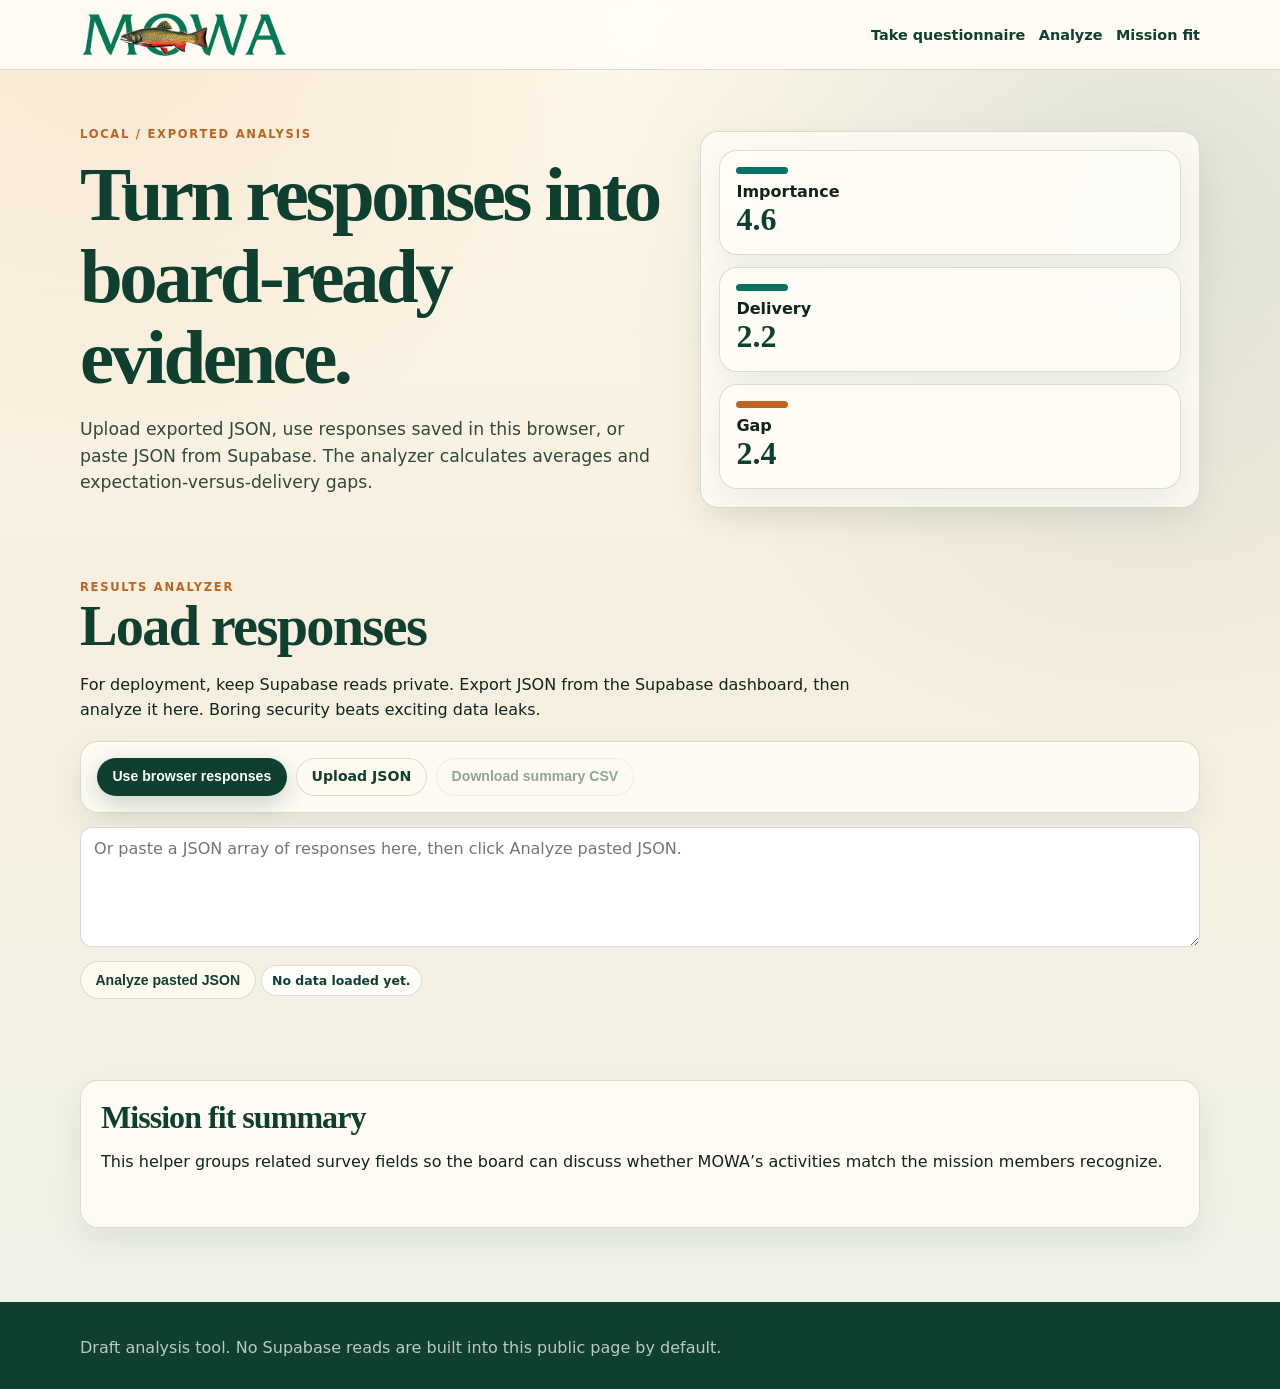
==== commit b4660fe1: "Add files via upload" ====
--- a/results.html
+++ b/results.html
@@ -10,7 +10,7 @@
 <body class="results-page">
   <header class="site-header">
     <div class="container header-inner">
-      <a class="brand" href="index.html" aria-label="MOWA Member Direction Questionnaire home"><img src="https://miowa.net/wp-content/uploads/2022/04/miowa-logo-544x180-1.png" onerror="this.onerror=null;this.src='assets/mowa-mark.svg';" alt="Michigan Outdoor Writers Association logo" /></a>
+      <a class="brand" href="index.html" aria-label="MOWA Member Direction Questionnaire home"><img src="assets/mowa-logo.webp" alt="Michigan Outdoor Writers Association logo" /></a>
       <nav aria-label="Main navigation">
         <a href="index.html#survey">Take questionnaire</a>
         <a href="#analyzer">Analyze</a>
